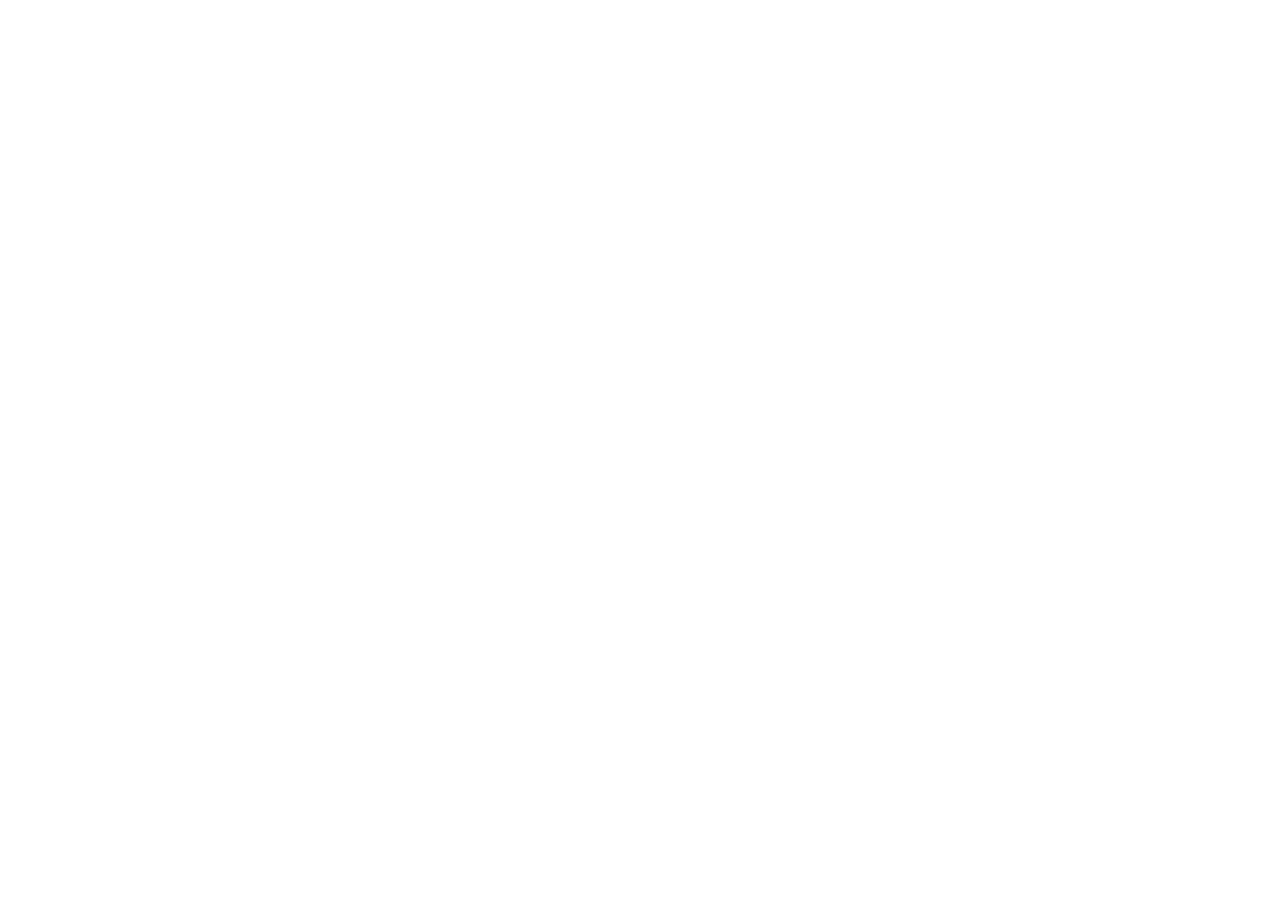
==== static/index.html @ 6c47dc48 "rework and start of web UI" ====
<html lang="en">
<head>
    <meta charset="UTF-8">
    <meta name="viewport" content="width=device-width, initial-scale=1">
    <link rel="stylesheet" href="/vendor/bootstrap-5.3.8/css/bootstrap.min.css">
    <script src="/vendor/bootstrap-5.3.8/js/bootstrap.min.js"></script>
    <script src="/index.js"></script>
    <title>XWork Web UI</title>
</head>
<body>
    <div xwork-component="navbar"></div>

    <img src="/logo.png" alt="">
</body>
</html>
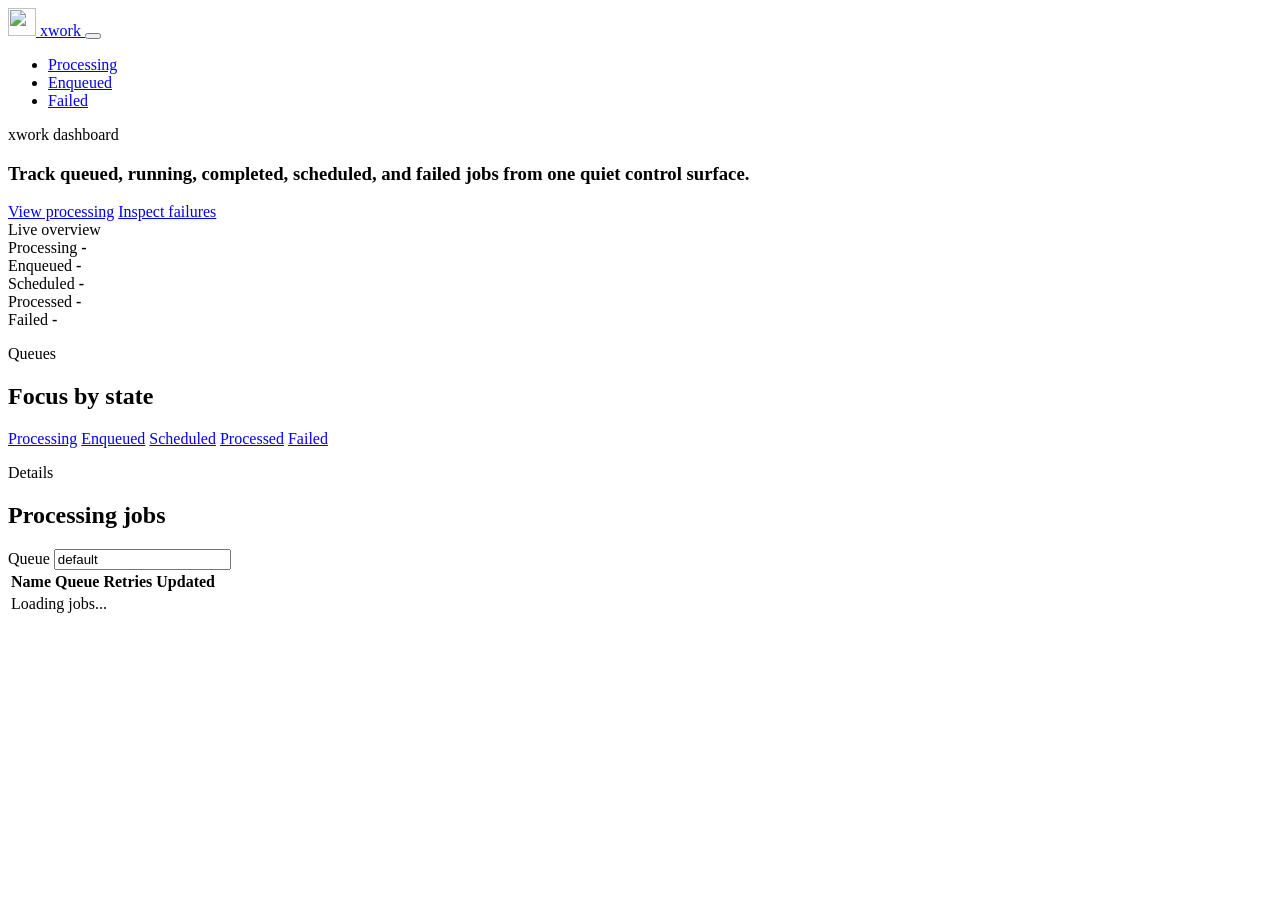
==== commit 7d9f35e9: "web ui" ====
--- a/static/index.html
+++ b/static/index.html
@@ -3,13 +3,129 @@
     <meta charset="UTF-8">
     <meta name="viewport" content="width=device-width, initial-scale=1">
     <link rel="stylesheet" href="/vendor/bootstrap-5.3.8/css/bootstrap.min.css">
-    <script src="/vendor/bootstrap-5.3.8/js/bootstrap.min.js"></script>
-    <script src="/index.js"></script>
+    <link rel="stylesheet" href="/index.css">
+    <script defer src="/vendor/bootstrap-5.3.8/js/bootstrap.bundle.min.js"></script>
+    <script defer src="/index.js"></script>
     <title>XWork Web UI</title>
 </head>
 <body>
-    <div xwork-component="navbar"></div>
+    <nav class="navbar navbar-expand-lg app-navbar">
+        <div class="container">
+            <a class="navbar-brand" href="/">
+                <img src="/images/logo-small.png" alt="" width="28" height="28">
+                <span>xwork</span>
+            </a>
+            <button
+                    class="navbar-toggler"
+                    type="button"
+                    data-bs-toggle="collapse"
+                    data-bs-target="#navbarSupportedContent"
+                    aria-controls="navbarSupportedContent"
+                    aria-expanded="false"
+                    aria-label="Toggle navigation"
+            >
+                <span class="navbar-toggler-icon"></span>
+            </button>
+            <div class="collapse navbar-collapse" id="navbarSupportedContent">
+                <ul class="navbar-nav ms-auto mb-2 mb-lg-0">
+                    <li class="nav-item">
+                        <a class="nav-link" href="/?jobType=processing">Processing</a>
+                    </li>
+                    <li class="nav-item">
+                        <a class="nav-link" href="/?jobType=enqueued">Enqueued</a>
+                    </li>
+                    <li class="nav-item">
+                        <a class="nav-link" href="/?jobType=failed">Failed</a>
+                    </li>
+                </ul>
+            </div>
+        </div>
+    </nav>
+    <main class="app-shell">
+        <section class="hero">
+            <div class="hero-copy">
+                <p class="eyebrow">xwork dashboard</p>
+                <h3>
+                    Track queued, running, completed, scheduled, and failed jobs from one quiet control surface.
+                </h3>
+                <div class="hero-actions">
+                    <a class="btn btn-dark" href="/?jobType=processing">View processing</a>
+                    <a class="btn btn-outline-dark" href="/?jobType=failed">Inspect failures</a>
+                </div>
+            </div>
+            <aside class="status-panel" aria-label="Current job state">
+                <div class="panel-header">
+                    <span>Live overview</span>
+                    <span class="status-dot" aria-hidden="true"></span>
+                </div>
+                <div class="metric-grid" id="metric-grid" aria-live="polite">
+                    <article class="metric-card loading" data-job-type="processing">
+                        <span class="metric-label">Processing</span>
+                        <strong class="metric-value">-</strong>
+                    </article>
+                    <article class="metric-card loading" data-job-type="enqueued">
+                        <span class="metric-label">Enqueued</span>
+                        <strong class="metric-value">-</strong>
+                    </article>
+                    <article class="metric-card loading" data-job-type="scheduled">
+                        <span class="metric-label">Scheduled</span>
+                        <strong class="metric-value">-</strong>
+                    </article>
+                    <article class="metric-card loading" data-job-type="processed">
+                        <span class="metric-label">Processed</span>
+                        <strong class="metric-value">-</strong>
+                    </article>
+                    <article class="metric-card loading" data-job-type="failed">
+                        <span class="metric-label">Failed</span>
+                        <strong class="metric-value">-</strong>
+                    </article>
+                </div>
+            </aside>
+        </section>
 
-    <img src="/logo.png" alt="">
+        <section class="queue-section" aria-label="Queue states">
+            <div>
+                <p class="eyebrow">Queues</p>
+                <h2>Focus by state</h2>
+            </div>
+            <div class="queue-tabs">
+                <a href="/?jobType=processing" data-job-filter="processing">Processing</a>
+                <a href="/?jobType=enqueued" data-job-filter="enqueued">Enqueued</a>
+                <a href="/?jobType=scheduled" data-job-filter="scheduled">Scheduled</a>
+                <a href="/?jobType=processed" data-job-filter="processed">Processed</a>
+                <a href="/?jobType=failed" data-job-filter="failed">Failed</a>
+            </div>
+        </section>
+
+        <section class="jobs-panel">
+            <div class="jobs-panel-header">
+                <div>
+                    <p class="eyebrow">Details</p>
+                    <h2 id="selected-state-title">Processing jobs</h2>
+                </div>
+                <label class="queue-filter" for="queue-filter">
+                    Queue
+                    <input id="queue-filter" name="queue" type="text" value="default" autocomplete="off">
+                </label>
+            </div>
+            <div class="table-wrap">
+                <table>
+                    <thead>
+                        <tr id="jobs-table-head">
+                            <th>Name</th>
+                            <th>Queue</th>
+                            <th>Retries</th>
+                            <th>Updated</th>
+                        </tr>
+                    </thead>
+                    <tbody id="jobs-table-body">
+                        <tr>
+                            <td colspan="4">Loading jobs...</td>
+                        </tr>
+                    </tbody>
+                </table>
+            </div>
+        </section>
+    </main>
 </body>
-</html>+</html>
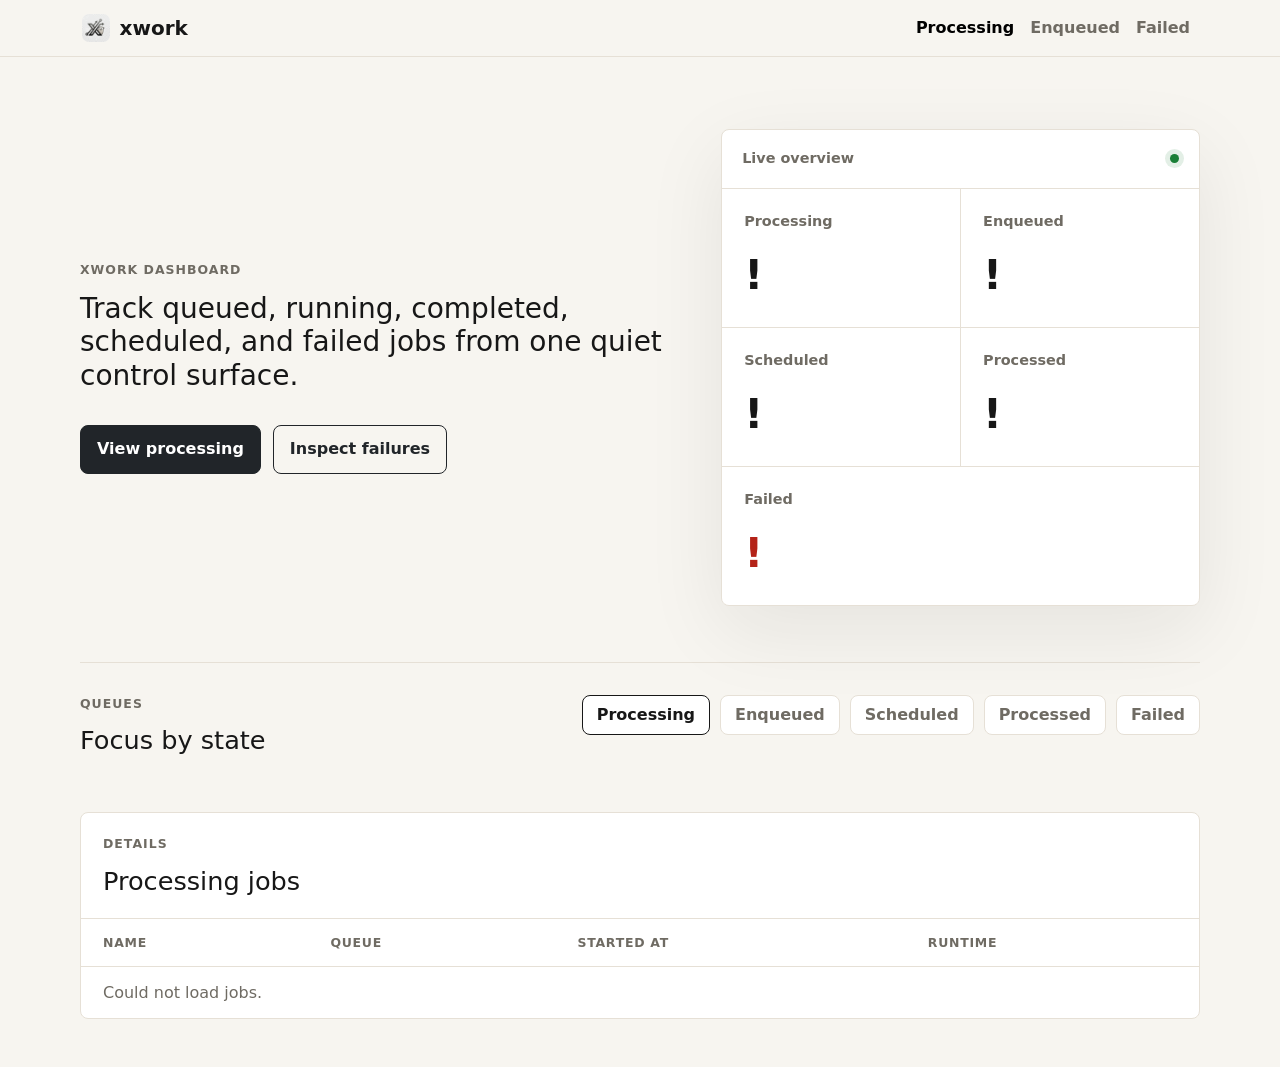
==== commit fddfe47a: "support mounting with prefix" ====
--- a/static/index.html
+++ b/static/index.html
@@ -2,17 +2,17 @@
 <head>
     <meta charset="UTF-8">
     <meta name="viewport" content="width=device-width, initial-scale=1">
-    <link rel="stylesheet" href="/vendor/bootstrap-5.3.8/css/bootstrap.min.css">
-    <link rel="stylesheet" href="/index.css">
-    <script defer src="/vendor/bootstrap-5.3.8/js/bootstrap.bundle.min.js"></script>
-    <script defer src="/index.js"></script>
+    <link rel="stylesheet" href="vendor/bootstrap-5.3.8/css/bootstrap.min.css">
+    <link rel="stylesheet" href="index.css">
+    <script defer src="vendor/bootstrap-5.3.8/js/bootstrap.bundle.min.js"></script>
+    <script defer src="index.js"></script>
     <title>XWork Web UI</title>
 </head>
 <body>
     <nav class="navbar navbar-expand-lg app-navbar">
         <div class="container">
-            <a class="navbar-brand" href="/">
-                <img src="/images/logo-small.png" alt="" width="28" height="28">
+            <a class="navbar-brand" href=".">
+                <img src="images/logo-small.png" alt="" width="28" height="28">
                 <span>xwork</span>
             </a>
             <button
@@ -29,13 +29,13 @@
             <div class="collapse navbar-collapse" id="navbarSupportedContent">
                 <ul class="navbar-nav ms-auto mb-2 mb-lg-0">
                     <li class="nav-item">
-                        <a class="nav-link" href="/?jobType=processing">Processing</a>
+                        <a class="nav-link" href="?jobType=processing">Processing</a>
                     </li>
                     <li class="nav-item">
-                        <a class="nav-link" href="/?jobType=enqueued">Enqueued</a>
+                        <a class="nav-link" href="?jobType=enqueued">Enqueued</a>
                     </li>
                     <li class="nav-item">
-                        <a class="nav-link" href="/?jobType=failed">Failed</a>
+                        <a class="nav-link" href="?jobType=failed">Failed</a>
                     </li>
                 </ul>
             </div>
@@ -49,8 +49,8 @@
                     Track queued, running, completed, scheduled, and failed jobs from one quiet control surface.
                 </h3>
                 <div class="hero-actions">
-                    <a class="btn btn-dark" href="/?jobType=processing">View processing</a>
-                    <a class="btn btn-outline-dark" href="/?jobType=failed">Inspect failures</a>
+                    <a class="btn btn-dark" href="?jobType=processing">View processing</a>
+                    <a class="btn btn-outline-dark" href="?jobType=failed">Inspect failures</a>
                 </div>
             </div>
             <aside class="status-panel" aria-label="Current job state">
@@ -89,11 +89,11 @@
                 <h2>Focus by state</h2>
             </div>
             <div class="queue-tabs">
-                <a href="/?jobType=processing" data-job-filter="processing">Processing</a>
-                <a href="/?jobType=enqueued" data-job-filter="enqueued">Enqueued</a>
-                <a href="/?jobType=scheduled" data-job-filter="scheduled">Scheduled</a>
-                <a href="/?jobType=processed" data-job-filter="processed">Processed</a>
-                <a href="/?jobType=failed" data-job-filter="failed">Failed</a>
+                <a href="?jobType=processing" data-job-filter="processing">Processing</a>
+                <a href="?jobType=enqueued" data-job-filter="enqueued">Enqueued</a>
+                <a href="?jobType=scheduled" data-job-filter="scheduled">Scheduled</a>
+                <a href="?jobType=processed" data-job-filter="processed">Processed</a>
+                <a href="?jobType=failed" data-job-filter="failed">Failed</a>
             </div>
         </section>
 
--- a/static/index.css
+++ b/static/index.css
@@ -0,0 +1,339 @@
+:root {
+    --bg: #f7f5f0;
+    --surface: #ffffff;
+    --ink: #171717;
+    --muted: #6f6b63;
+    --line: #e6e0d6;
+    --soft: #eee9df;
+    --accent: #111111;
+    --danger: #b42318;
+}
+
+* {
+    box-sizing: border-box;
+}
+
+body {
+    min-height: 100vh;
+    margin: 0;
+    background: var(--bg);
+    color: var(--ink);
+    font-family: Inter, ui-sans-serif, system-ui, -apple-system, BlinkMacSystemFont, "Segoe UI", sans-serif;
+}
+
+.app-navbar {
+    border-bottom: 1px solid var(--line);
+    background: rgba(247, 245, 240, 0.92);
+    backdrop-filter: blur(16px);
+}
+
+.navbar-brand {
+    display: inline-flex;
+    gap: 0.6rem;
+    align-items: center;
+    color: var(--ink);
+    font-weight: 700;
+    letter-spacing: 0;
+}
+
+.navbar-brand img {
+    border-radius: 7px;
+}
+
+.nav-link {
+    color: var(--muted);
+    font-weight: 600;
+}
+
+.nav-link:hover,
+.nav-link.active {
+    color: var(--ink);
+}
+
+.app-shell {
+    width: min(1120px, calc(100% - 32px));
+    margin: 0 auto;
+    padding: 72px 0 48px;
+}
+
+.hero {
+    display: grid;
+    grid-template-columns: minmax(0, 1.1fr) minmax(320px, 0.9fr);
+    gap: 56px;
+    align-items: center;
+}
+
+.eyebrow {
+    margin: 0 0 12px;
+    color: var(--muted);
+    font-size: 0.78rem;
+    font-weight: 700;
+    letter-spacing: 0.08em;
+    text-transform: uppercase;
+}
+
+h1,
+h2,
+p {
+    letter-spacing: 0;
+}
+
+h1 {
+    max-width: 720px;
+    margin: 0;
+    font-size: clamp(2.6rem, 6vw, 5.6rem);
+    line-height: 0.95;
+}
+
+h2 {
+    margin: 0;
+    font-size: clamp(1.55rem, 2vw, 2rem);
+}
+
+.hero-actions {
+    display: flex;
+    flex-wrap: wrap;
+    gap: 12px;
+    margin-top: 32px;
+}
+
+.btn {
+    border-radius: 8px;
+    padding: 0.72rem 1rem;
+    font-weight: 700;
+}
+
+.status-panel {
+    border: 1px solid var(--line);
+    border-radius: 8px;
+    background: var(--surface);
+    box-shadow: 0 24px 80px rgba(23, 23, 23, 0.08);
+    overflow: hidden;
+}
+
+.panel-header {
+    display: flex;
+    justify-content: space-between;
+    align-items: center;
+    padding: 18px 20px;
+    border-bottom: 1px solid var(--line);
+    color: var(--muted);
+    font-size: 0.9rem;
+    font-weight: 700;
+}
+
+.status-dot {
+    width: 9px;
+    height: 9px;
+    border-radius: 50%;
+    background: #1a7f37;
+    box-shadow: 0 0 0 5px rgba(26, 127, 55, 0.12);
+}
+
+.metric-grid {
+    display: grid;
+    grid-template-columns: repeat(2, minmax(0, 1fr));
+    gap: 1px;
+    background: var(--line);
+}
+
+.metric-card {
+    min-height: 138px;
+    padding: 22px;
+    background: var(--surface);
+}
+
+.metric-card:last-child {
+    grid-column: 1 / -1;
+}
+
+.metric-label {
+    display: block;
+    color: var(--muted);
+    font-size: 0.9rem;
+    font-weight: 700;
+}
+
+.metric-value {
+    display: block;
+    margin-top: 22px;
+    font-size: 2.6rem;
+    line-height: 1;
+}
+
+.metric-card[data-job-type="failed"] .metric-value {
+    color: var(--danger);
+}
+
+.metric-card.loading .metric-value {
+    color: var(--muted);
+}
+
+.queue-section,
+.jobs-panel {
+    margin-top: 56px;
+    padding-top: 32px;
+    border-top: 1px solid var(--line);
+}
+
+.queue-section {
+    display: flex;
+    gap: 24px;
+    justify-content: space-between;
+    align-items: flex-start;
+}
+
+.queue-tabs {
+    display: flex;
+    flex-wrap: wrap;
+    gap: 10px;
+    justify-content: flex-end;
+}
+
+.queue-tabs a {
+    display: inline-flex;
+    min-height: 40px;
+    align-items: center;
+    border: 1px solid var(--line);
+    border-radius: 8px;
+    padding: 0 14px;
+    background: var(--surface);
+    color: var(--muted);
+    font-weight: 700;
+    text-decoration: none;
+}
+
+.queue-tabs a:hover,
+.queue-tabs a.active {
+    border-color: var(--ink);
+    color: var(--ink);
+}
+
+.jobs-panel {
+    border: 1px solid var(--line);
+    border-radius: 8px;
+    padding: 0;
+    background: var(--surface);
+    overflow: hidden;
+}
+
+.jobs-panel-header {
+    display: flex;
+    gap: 20px;
+    justify-content: space-between;
+    align-items: center;
+    padding: 22px;
+    border-bottom: 1px solid var(--line);
+}
+
+.queue-filter {
+    display: inline-grid;
+    gap: 6px;
+    color: var(--muted);
+    font-size: 0.82rem;
+    font-weight: 700;
+}
+
+.queue-filter input {
+    width: 150px;
+    min-height: 40px;
+    border: 1px solid var(--line);
+    border-radius: 8px;
+    padding: 0 12px;
+    color: var(--ink);
+    font: inherit;
+}
+
+.table-wrap {
+    overflow-x: auto;
+}
+
+table {
+    width: 100%;
+    border-collapse: collapse;
+}
+
+th,
+td {
+    padding: 16px 22px;
+    border-bottom: 1px solid var(--line);
+    text-align: left;
+    white-space: nowrap;
+}
+
+th {
+    color: var(--muted);
+    font-size: 0.78rem;
+    font-weight: 800;
+    letter-spacing: 0.06em;
+    text-transform: uppercase;
+}
+
+td {
+    color: var(--ink);
+    font-weight: 600;
+}
+
+tbody tr:last-child td {
+    border-bottom: 0;
+}
+
+.muted-cell {
+    color: var(--muted);
+    font-weight: 500;
+}
+
+@media (max-width: 820px) {
+    .app-shell {
+        width: min(100% - 24px, 640px);
+        padding-top: 44px;
+    }
+
+    .hero {
+        grid-template-columns: 1fr;
+        gap: 32px;
+    }
+
+    .queue-section {
+        display: block;
+    }
+
+    .queue-tabs {
+        justify-content: flex-start;
+        margin-top: 22px;
+    }
+}
+
+@media (max-width: 520px) {
+    h1 {
+        font-size: 2.7rem;
+    }
+
+    .hero-actions,
+    .queue-tabs {
+        flex-direction: column;
+    }
+
+    .hero-actions .btn,
+    .queue-tabs a {
+        width: 100%;
+        justify-content: center;
+    }
+
+    .metric-grid {
+        grid-template-columns: 1fr;
+    }
+
+    .metric-card:last-child {
+        grid-column: auto;
+    }
+
+    .jobs-panel-header {
+        align-items: stretch;
+        flex-direction: column;
+    }
+
+    .queue-filter input {
+        width: 100%;
+    }
+}
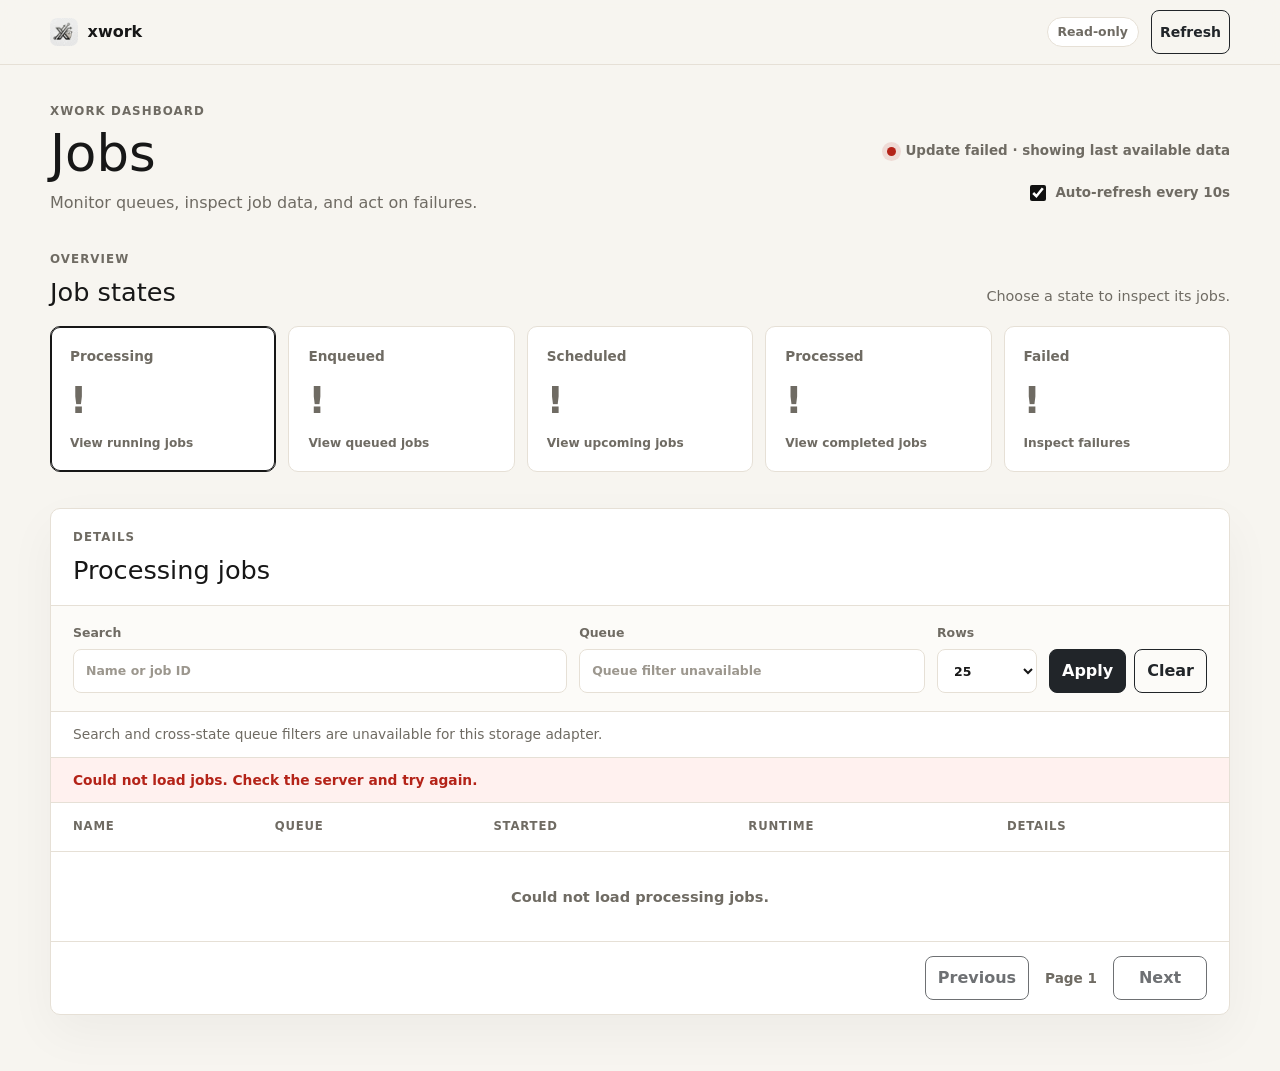
==== commit d5d9d9d0: "Improve UI" ====
--- a/static/index.html
+++ b/static/index.html
@@ -1,3 +1,4 @@
+<!doctype html>
 <html lang="en">
 <head>
     <meta charset="UTF-8">
@@ -9,123 +10,180 @@
     <title>XWork Web UI</title>
 </head>
 <body>
-    <nav class="navbar navbar-expand-lg app-navbar">
-        <div class="container">
+    <nav class="app-navbar" aria-label="Application">
+        <div class="app-navbar-inner">
             <a class="navbar-brand" href=".">
                 <img src="images/logo-small.png" alt="" width="28" height="28">
                 <span>xwork</span>
             </a>
-            <button
-                    class="navbar-toggler"
-                    type="button"
-                    data-bs-toggle="collapse"
-                    data-bs-target="#navbarSupportedContent"
-                    aria-controls="navbarSupportedContent"
-                    aria-expanded="false"
-                    aria-label="Toggle navigation"
-            >
-                <span class="navbar-toggler-icon"></span>
-            </button>
-            <div class="collapse navbar-collapse" id="navbarSupportedContent">
-                <ul class="navbar-nav ms-auto mb-2 mb-lg-0">
-                    <li class="nav-item">
-                        <a class="nav-link" href="?jobType=processing">Processing</a>
-                    </li>
-                    <li class="nav-item">
-                        <a class="nav-link" href="?jobType=enqueued">Enqueued</a>
-                    </li>
-                    <li class="nav-item">
-                        <a class="nav-link" href="?jobType=failed">Failed</a>
-                    </li>
-                </ul>
+            <div class="navbar-actions">
+                <span class="mode-badge" id="dashboard-mode">Read-only</span>
+                <button class="btn btn-outline-dark btn-sm" id="refresh-button" type="button">
+                    Refresh
+                </button>
             </div>
         </div>
     </nav>
+
     <main class="app-shell">
-        <section class="hero">
-            <div class="hero-copy">
+        <header class="dashboard-header">
+            <div>
                 <p class="eyebrow">xwork dashboard</p>
-                <h3>
-                    Track queued, running, completed, scheduled, and failed jobs from one quiet control surface.
-                </h3>
-                <div class="hero-actions">
-                    <a class="btn btn-dark" href="?jobType=processing">View processing</a>
-                    <a class="btn btn-outline-dark" href="?jobType=failed">Inspect failures</a>
+                <h1>Jobs</h1>
+                <p class="dashboard-description">Monitor queues, inspect job data, and act on failures.</p>
+            </div>
+            <div class="sync-panel">
+                <div class="sync-status">
+                    <span class="status-dot" id="sync-dot" aria-hidden="true"></span>
+                    <span id="sync-status" aria-hidden="true">Not updated yet</span>
                 </div>
+                <span class="visually-hidden" id="sync-announcement" role="status" aria-live="polite"></span>
+                <label class="auto-refresh-control" for="auto-refresh">
+                    <input id="auto-refresh" type="checkbox" checked>
+                    Auto-refresh every 10s
+                </label>
             </div>
-            <aside class="status-panel" aria-label="Current job state">
-                <div class="panel-header">
-                    <span>Live overview</span>
-                    <span class="status-dot" aria-hidden="true"></span>
+        </header>
+
+        <section class="overview-section" aria-labelledby="overview-title">
+            <div class="section-heading">
+                <div>
+                    <p class="eyebrow">Overview</p>
+                    <h2 id="overview-title">Job states</h2>
                 </div>
-                <div class="metric-grid" id="metric-grid" aria-live="polite">
-                    <article class="metric-card loading" data-job-type="processing">
-                        <span class="metric-label">Processing</span>
-                        <strong class="metric-value">-</strong>
-                    </article>
-                    <article class="metric-card loading" data-job-type="enqueued">
-                        <span class="metric-label">Enqueued</span>
-                        <strong class="metric-value">-</strong>
-                    </article>
-                    <article class="metric-card loading" data-job-type="scheduled">
-                        <span class="metric-label">Scheduled</span>
-                        <strong class="metric-value">-</strong>
-                    </article>
-                    <article class="metric-card loading" data-job-type="processed">
-                        <span class="metric-label">Processed</span>
-                        <strong class="metric-value">-</strong>
-                    </article>
-                    <article class="metric-card loading" data-job-type="failed">
-                        <span class="metric-label">Failed</span>
-                        <strong class="metric-value">-</strong>
-                    </article>
-                </div>
-            </aside>
+                <p>Choose a state to inspect its jobs.</p>
+            </div>
+            <nav class="metric-grid" aria-label="Job states">
+                <a class="metric-card loading" href="?jobType=processing" data-job-filter="processing">
+                    <span class="metric-label">Processing</span>
+                    <strong class="metric-value">-</strong>
+                    <span class="metric-action">View running jobs</span>
+                </a>
+                <a class="metric-card loading" href="?jobType=enqueued" data-job-filter="enqueued">
+                    <span class="metric-label">Enqueued</span>
+                    <strong class="metric-value">-</strong>
+                    <span class="metric-action">View queued jobs</span>
+                </a>
+                <a class="metric-card loading" href="?jobType=scheduled" data-job-filter="scheduled">
+                    <span class="metric-label">Scheduled</span>
+                    <strong class="metric-value">-</strong>
+                    <span class="metric-action">View upcoming jobs</span>
+                </a>
+                <a class="metric-card loading" href="?jobType=processed" data-job-filter="processed">
+                    <span class="metric-label">Processed</span>
+                    <strong class="metric-value">-</strong>
+                    <span class="metric-action">View completed jobs</span>
+                </a>
+                <a class="metric-card loading" href="?jobType=failed" data-job-filter="failed">
+                    <span class="metric-label">Failed</span>
+                    <strong class="metric-value">-</strong>
+                    <span class="metric-action">Inspect failures</span>
+                </a>
+            </nav>
         </section>
 
-        <section class="queue-section" aria-label="Queue states">
-            <div>
-                <p class="eyebrow">Queues</p>
-                <h2>Focus by state</h2>
-            </div>
-            <div class="queue-tabs">
-                <a href="?jobType=processing" data-job-filter="processing">Processing</a>
-                <a href="?jobType=enqueued" data-job-filter="enqueued">Enqueued</a>
-                <a href="?jobType=scheduled" data-job-filter="scheduled">Scheduled</a>
-                <a href="?jobType=processed" data-job-filter="processed">Processed</a>
-                <a href="?jobType=failed" data-job-filter="failed">Failed</a>
-            </div>
-        </section>
-
-        <section class="jobs-panel">
+        <section class="jobs-panel" aria-labelledby="selected-state-title">
             <div class="jobs-panel-header">
                 <div>
                     <p class="eyebrow">Details</p>
-                    <h2 id="selected-state-title">Processing jobs</h2>
+                    <h2 id="selected-state-title" tabindex="-1">Processing jobs</h2>
                 </div>
-                <label class="queue-filter" for="queue-filter">
+                <span class="result-summary" id="result-summary" aria-live="polite"></span>
+            </div>
+
+            <form class="filter-bar" id="job-filters">
+                <label class="filter-control" for="job-search">
+                    Search
+                    <input id="job-search" name="q" type="search" placeholder="Name or job ID" autocomplete="off">
+                </label>
+                <label class="filter-control" for="queue-filter">
                     Queue
-                    <input id="queue-filter" name="queue" type="text" value="default" autocomplete="off">
+                    <input id="queue-filter" name="queue" type="text" placeholder="All queues" autocomplete="off">
                 </label>
-            </div>
+                <label class="filter-control page-size-control" for="page-size">
+                    Rows
+                    <select id="page-size" name="limit">
+                        <option value="25">25</option>
+                        <option value="50">50</option>
+                        <option value="100">100</option>
+                    </select>
+                </label>
+                <div class="filter-actions">
+                    <button class="btn btn-dark" type="submit">Apply</button>
+                    <button class="btn btn-outline-dark" id="clear-filters" type="button">Clear</button>
+                </div>
+            </form>
+            <p class="capability-note" id="query-capability-note" hidden>
+                Search and cross-state queue filters are unavailable for this storage adapter.
+            </p>
+            <div class="inline-alert" id="jobs-alert" role="status" hidden></div>
+
             <div class="table-wrap">
                 <table>
+                    <caption class="visually-hidden" id="jobs-table-caption">Processing jobs</caption>
                     <thead>
                         <tr id="jobs-table-head">
-                            <th>Name</th>
-                            <th>Queue</th>
-                            <th>Retries</th>
-                            <th>Updated</th>
+                            <th scope="col">Name</th>
+                            <th scope="col">Queue</th>
+                            <th scope="col">Started</th>
+                            <th scope="col">Runtime</th>
+                            <th scope="col">Details</th>
                         </tr>
                     </thead>
                     <tbody id="jobs-table-body">
-                        <tr>
-                            <td colspan="4">Loading jobs...</td>
+                        <tr class="message-row">
+                            <td colspan="5">Loading jobs...</td>
                         </tr>
                     </tbody>
                 </table>
             </div>
+
+            <nav class="pagination-bar" aria-label="Jobs pagination">
+                <button class="btn btn-outline-dark" id="previous-page" type="button">Previous</button>
+                <span id="page-summary">Page 1</span>
+                <button class="btn btn-outline-dark" id="next-page" type="button">Next</button>
+            </nav>
         </section>
     </main>
+
+    <aside class="offcanvas offcanvas-end job-details" tabindex="-1" id="job-details" aria-labelledby="job-details-title">
+        <div class="offcanvas-header">
+            <div>
+                <p class="eyebrow">Job details</p>
+                <h2 class="offcanvas-title" id="job-details-title">Job</h2>
+            </div>
+            <button type="button" class="btn-close" data-bs-dismiss="offcanvas" aria-label="Close"></button>
+        </div>
+        <div class="offcanvas-body" id="job-details-body"></div>
+        <div class="details-footer" id="job-details-footer">
+            <div class="details-footer-default" id="details-footer-default">
+                <p class="read-only-hint" id="read-only-hint">This dashboard is read-only.</p>
+                <button class="btn btn-danger" id="retry-job-button" type="button" hidden>Retry now</button>
+            </div>
+            <div class="retry-confirmation" id="retry-confirmation" role="group" aria-labelledby="retry-confirmation-title" hidden>
+                <div>
+                    <p class="retry-confirmation-title" id="retry-confirmation-title">Retry failed job?</p>
+                    <p class="modal-note" id="retry-prompt"></p>
+                </div>
+                <div class="retry-confirmation-actions">
+                    <button type="button" class="btn btn-outline-dark" id="cancel-retry">Cancel</button>
+                    <button type="button" class="btn btn-danger" id="confirm-retry">Retry now</button>
+                </div>
+            </div>
+        </div>
+    </aside>
+
+    <div class="toast-container position-fixed bottom-0 end-0 p-3">
+        <div class="toast" id="app-toast" role="status" aria-live="polite" aria-atomic="true">
+            <div class="toast-header">
+                <strong class="me-auto">xwork</strong>
+                <button type="button" class="btn-close" data-bs-dismiss="toast" aria-label="Close"></button>
+            </div>
+            <div class="toast-body">
+                <span id="toast-message"></span>
+                <a class="toast-action" id="toast-action" href="#" hidden></a>
+            </div>
+        </div>
+    </div>
 </body>
 </html>
--- a/static/index.css
+++ b/static/index.css
@@ -7,6 +7,10 @@
     --soft: #eee9df;
     --accent: #111111;
     --danger: #b42318;
+    --danger-soft: #fff1ef;
+    --success: #1a7f37;
+    --success-soft: #edf7ef;
+    --warning: #9a6700;
 }
 
 * {
@@ -21,10 +25,45 @@
     font-family: Inter, ui-sans-serif, system-ui, -apple-system, BlinkMacSystemFont, "Segoe UI", sans-serif;
 }
 
+button,
+input,
+select {
+    font: inherit;
+}
+
+a,
+button,
+input,
+select,
+summary {
+    scroll-margin: 1rem;
+}
+
+a:focus-visible,
+button:focus-visible,
+input:focus-visible,
+select:focus-visible,
+summary:focus-visible {
+    outline: 3px solid rgba(154, 103, 0, 0.45);
+    outline-offset: 2px;
+}
+
 .app-navbar {
+    position: sticky;
+    z-index: 1020;
+    top: 0;
     border-bottom: 1px solid var(--line);
-    background: rgba(247, 245, 240, 0.92);
+    background: rgba(247, 245, 240, 0.94);
     backdrop-filter: blur(16px);
+}
+
+.app-navbar-inner {
+    display: flex;
+    width: min(1180px, calc(100% - 32px));
+    min-height: 64px;
+    margin: 0 auto;
+    justify-content: space-between;
+    align-items: center;
 }
 
 .navbar-brand {
@@ -32,43 +71,63 @@
     gap: 0.6rem;
     align-items: center;
     color: var(--ink);
-    font-weight: 700;
-    letter-spacing: 0;
+    font-weight: 800;
+    text-decoration: none;
+}
+
+.navbar-brand:hover {
+    color: var(--ink);
 }
 
 .navbar-brand img {
     border-radius: 7px;
 }
 
-.nav-link {
-    color: var(--muted);
-    font-weight: 600;
-}
-
-.nav-link:hover,
-.nav-link.active {
-    color: var(--ink);
+.navbar-actions {
+    display: flex;
+    gap: 12px;
+    align-items: center;
+}
+
+.mode-badge,
+.state-badge {
+    display: inline-flex;
+    min-height: 30px;
+    align-items: center;
+    border: 1px solid var(--line);
+    border-radius: 999px;
+    padding: 0 10px;
+    background: var(--surface);
+    color: var(--muted);
+    font-size: 0.78rem;
+    font-weight: 800;
+}
+
+.mode-badge.actions-enabled {
+    border-color: rgba(26, 127, 55, 0.25);
+    background: var(--success-soft);
+    color: var(--success);
 }
 
 .app-shell {
-    width: min(1120px, calc(100% - 32px));
+    width: min(1180px, calc(100% - 32px));
     margin: 0 auto;
-    padding: 72px 0 48px;
-}
-
-.hero {
-    display: grid;
-    grid-template-columns: minmax(0, 1.1fr) minmax(320px, 0.9fr);
-    gap: 56px;
-    align-items: center;
+    padding: 38px 0 56px;
+}
+
+.dashboard-header {
+    display: flex;
+    gap: 32px;
+    justify-content: space-between;
+    align-items: flex-end;
 }
 
 .eyebrow {
-    margin: 0 0 12px;
-    color: var(--muted);
-    font-size: 0.78rem;
-    font-weight: 700;
-    letter-spacing: 0.08em;
+    margin: 0 0 8px;
+    color: var(--muted);
+    font-size: 0.74rem;
+    font-weight: 800;
+    letter-spacing: 0.09em;
     text-transform: uppercase;
 }
 
@@ -79,169 +138,242 @@
 }
 
 h1 {
-    max-width: 720px;
-    margin: 0;
-    font-size: clamp(2.6rem, 6vw, 5.6rem);
+    margin: 0;
+    font-size: clamp(2.25rem, 4vw, 3.75rem);
     line-height: 0.95;
 }
 
 h2 {
     margin: 0;
-    font-size: clamp(1.55rem, 2vw, 2rem);
-}
-
-.hero-actions {
-    display: flex;
-    flex-wrap: wrap;
-    gap: 12px;
-    margin-top: 32px;
-}
-
-.btn {
-    border-radius: 8px;
-    padding: 0.72rem 1rem;
+    font-size: clamp(1.35rem, 2vw, 1.8rem);
+}
+
+.dashboard-description {
+    max-width: 560px;
+    margin: 14px 0 0;
+    color: var(--muted);
+    font-size: 1rem;
+}
+
+.sync-panel {
+    display: grid;
+    gap: 10px;
+    justify-items: end;
+    color: var(--muted);
+    font-size: 0.84rem;
     font-weight: 700;
 }
 
-.status-panel {
-    border: 1px solid var(--line);
-    border-radius: 8px;
-    background: var(--surface);
-    box-shadow: 0 24px 80px rgba(23, 23, 23, 0.08);
-    overflow: hidden;
-}
-
-.panel-header {
-    display: flex;
-    justify-content: space-between;
-    align-items: center;
-    padding: 18px 20px;
-    border-bottom: 1px solid var(--line);
-    color: var(--muted);
-    font-size: 0.9rem;
-    font-weight: 700;
+.sync-status,
+.auto-refresh-control {
+    display: inline-flex;
+    gap: 9px;
+    align-items: center;
+}
+
+.auto-refresh-control {
+    cursor: pointer;
+    min-height: 44px;
+}
+
+.auto-refresh-control input {
+    width: 16px;
+    height: 16px;
+    accent-color: var(--accent);
 }
 
 .status-dot {
     width: 9px;
     height: 9px;
+    flex: 0 0 auto;
     border-radius: 50%;
-    background: #1a7f37;
+    background: var(--muted);
+    box-shadow: 0 0 0 5px rgba(111, 107, 99, 0.12);
+}
+
+.status-dot.success {
+    background: var(--success);
     box-shadow: 0 0 0 5px rgba(26, 127, 55, 0.12);
+}
+
+.status-dot.error {
+    background: var(--danger);
+    box-shadow: 0 0 0 5px rgba(180, 35, 24, 0.12);
+}
+
+.overview-section,
+.jobs-panel {
+    margin-top: 36px;
+}
+
+.section-heading {
+    display: flex;
+    gap: 24px;
+    margin-bottom: 18px;
+    justify-content: space-between;
+    align-items: flex-end;
+}
+
+.section-heading > p {
+    margin: 0;
+    color: var(--muted);
+    font-size: 0.9rem;
 }
 
 .metric-grid {
     display: grid;
-    grid-template-columns: repeat(2, minmax(0, 1fr));
-    gap: 1px;
-    background: var(--line);
+    grid-template-columns: repeat(5, minmax(0, 1fr));
+    gap: 12px;
 }
 
 .metric-card {
-    min-height: 138px;
-    padding: 22px;
+    display: flex;
+    min-height: 146px;
+    flex-direction: column;
+    border: 1px solid var(--line);
+    border-radius: 10px;
+    padding: 19px;
     background: var(--surface);
-}
-
-.metric-card:last-child {
-    grid-column: 1 / -1;
+    color: var(--ink);
+    text-decoration: none;
+    transition: border-color 120ms ease, box-shadow 120ms ease, transform 120ms ease;
+}
+
+.metric-card:hover {
+    border-color: #c8c1b5;
+    color: var(--ink);
+    box-shadow: 0 14px 35px rgba(23, 23, 23, 0.07);
+    transform: translateY(-1px);
+}
+
+.metric-card.active {
+    border-color: var(--ink);
+    box-shadow: inset 0 0 0 1px var(--ink);
 }
 
 .metric-label {
-    display: block;
-    color: var(--muted);
-    font-size: 0.9rem;
-    font-weight: 700;
+    color: var(--muted);
+    font-size: 0.85rem;
+    font-weight: 800;
 }
 
 .metric-value {
     display: block;
-    margin-top: 22px;
-    font-size: 2.6rem;
+    margin-top: 16px;
+    font-size: 2.35rem;
     line-height: 1;
 }
 
-.metric-card[data-job-type="failed"] .metric-value {
+.metric-action {
+    margin-top: auto;
+    color: var(--muted);
+    font-size: 0.76rem;
+    font-weight: 700;
+}
+
+.metric-card[data-job-filter="failed"] .metric-value {
     color: var(--danger);
 }
 
-.metric-card.loading .metric-value {
-    color: var(--muted);
-}
-
-.queue-section,
-.jobs-panel {
-    margin-top: 56px;
-    padding-top: 32px;
-    border-top: 1px solid var(--line);
-}
-
-.queue-section {
-    display: flex;
-    gap: 24px;
-    justify-content: space-between;
-    align-items: flex-start;
-}
-
-.queue-tabs {
-    display: flex;
-    flex-wrap: wrap;
-    gap: 10px;
-    justify-content: flex-end;
-}
-
-.queue-tabs a {
-    display: inline-flex;
-    min-height: 40px;
-    align-items: center;
-    border: 1px solid var(--line);
-    border-radius: 8px;
-    padding: 0 14px;
-    background: var(--surface);
-    color: var(--muted);
-    font-weight: 700;
-    text-decoration: none;
-}
-
-.queue-tabs a:hover,
-.queue-tabs a.active {
-    border-color: var(--ink);
-    color: var(--ink);
+.metric-card.loading .metric-value,
+.metric-card.error .metric-value {
+    color: var(--muted);
 }
 
 .jobs-panel {
     border: 1px solid var(--line);
-    border-radius: 8px;
-    padding: 0;
+    border-radius: 10px;
     background: var(--surface);
+    box-shadow: 0 18px 50px rgba(23, 23, 23, 0.045);
     overflow: hidden;
+    scroll-margin-top: 80px;
 }
 
 .jobs-panel-header {
     display: flex;
+    min-height: 92px;
     gap: 20px;
     justify-content: space-between;
     align-items: center;
-    padding: 22px;
+    padding: 20px 22px;
     border-bottom: 1px solid var(--line);
 }
 
-.queue-filter {
-    display: inline-grid;
+.result-summary {
+    color: var(--muted);
+    font-size: 0.86rem;
+    font-weight: 700;
+}
+
+.filter-bar {
+    display: grid;
+    grid-template-columns: minmax(210px, 1fr) minmax(160px, 0.7fr) 100px auto;
+    gap: 12px;
+    align-items: end;
+    padding: 18px 22px;
+    border-bottom: 1px solid var(--line);
+    background: #fcfbf8;
+}
+
+.filter-control {
+    display: grid;
     gap: 6px;
     color: var(--muted);
-    font-size: 0.82rem;
-    font-weight: 700;
-}
-
-.queue-filter input {
-    width: 150px;
-    min-height: 40px;
+    font-size: 0.78rem;
+    font-weight: 800;
+}
+
+.filter-control input,
+.filter-control select {
+    width: 100%;
+    min-height: 44px;
     border: 1px solid var(--line);
     border-radius: 8px;
     padding: 0 12px;
+    background: var(--surface);
     color: var(--ink);
-    font: inherit;
+}
+
+.filter-control input::placeholder {
+    color: #9c978e;
+}
+
+.filter-actions {
+    display: flex;
+    gap: 8px;
+}
+
+.btn {
+    min-height: 44px;
+    border-radius: 8px;
+    font-weight: 800;
+}
+
+.btn-sm {
+    min-height: 44px;
+}
+
+.btn-close {
+    width: 44px;
+    min-width: 44px;
+    height: 44px;
+    padding: 0;
+    background-size: 0.85rem;
+}
+
+.capability-note,
+.inline-alert {
+    margin: 0;
+    padding: 12px 22px;
+    border-bottom: 1px solid var(--line);
+    color: var(--muted);
+    font-size: 0.86rem;
+}
+
+.inline-alert {
+    background: var(--danger-soft);
+    color: var(--danger);
+    font-weight: 700;
 }
 
 .table-wrap {
@@ -255,85 +387,476 @@
 
 th,
 td {
-    padding: 16px 22px;
+    padding: 15px 22px;
     border-bottom: 1px solid var(--line);
     text-align: left;
+    vertical-align: middle;
     white-space: nowrap;
 }
 
 th {
     color: var(--muted);
-    font-size: 0.78rem;
-    font-weight: 800;
-    letter-spacing: 0.06em;
+    font-size: 0.73rem;
+    font-weight: 900;
+    letter-spacing: 0.07em;
     text-transform: uppercase;
 }
 
 td {
     color: var(--ink);
-    font-weight: 600;
+    font-size: 0.91rem;
+    font-weight: 650;
 }
 
 tbody tr:last-child td {
     border-bottom: 0;
 }
 
+.job-name {
+    font-weight: 800;
+}
+
+.view-job-button {
+    min-width: 72px;
+    min-height: 44px;
+    padding: 0 12px;
+    font-size: 0.78rem;
+}
+
 .muted-cell {
     color: var(--muted);
-    font-weight: 500;
+    font-weight: 550;
+}
+
+.error-summary {
+    display: block;
+    max-width: 390px;
+    color: var(--danger);
+    font-weight: 700;
+    overflow: hidden;
+    text-overflow: ellipsis;
+    white-space: nowrap;
+}
+
+.message-row td {
+    padding: 34px 22px;
+    color: var(--muted);
+    font-weight: 600;
+    text-align: center;
+}
+
+.pagination-bar {
+    display: flex;
+    min-height: 72px;
+    gap: 16px;
+    justify-content: flex-end;
+    align-items: center;
+    padding: 14px 22px;
+    border-top: 1px solid var(--line);
+    color: var(--muted);
+    font-size: 0.85rem;
+    font-weight: 700;
+}
+
+.pagination-bar .btn {
+    min-width: 94px;
+}
+
+.job-details {
+    width: min(540px, 100vw) !important;
+    border-left-color: var(--line);
+}
+
+.offcanvas-header {
+    align-items: flex-start;
+    padding: 22px;
+    border-bottom: 1px solid var(--line);
+}
+
+.offcanvas-title {
+    overflow-wrap: anywhere;
+}
+
+.offcanvas-body {
+    padding: 22px;
+}
+
+.details-footer {
+    min-height: 76px;
+    padding: 16px 22px;
+    border-top: 1px solid var(--line);
+    background: #fcfbf8;
+}
+
+.details-footer-default,
+.retry-confirmation {
+    display: flex;
+    gap: 16px;
+    justify-content: space-between;
+    align-items: center;
+}
+
+.retry-confirmation[hidden],
+.details-footer-default[hidden] {
+    display: none;
+}
+
+.retry-confirmation-title {
+    margin: 0 0 4px;
+    font-weight: 800;
+}
+
+.retry-confirmation-actions {
+    display: flex;
+    flex: 0 0 auto;
+    gap: 8px;
+}
+
+.read-only-hint {
+    margin: 0;
+    color: var(--muted);
+    font-size: 0.84rem;
+}
+
+.detail-summary {
+    display: flex;
+    gap: 12px;
+    margin-bottom: 24px;
+    align-items: center;
+}
+
+.state-badge.failed {
+    border-color: rgba(180, 35, 24, 0.2);
+    background: var(--danger-soft);
+    color: var(--danger);
+}
+
+.detail-grid {
+    display: grid;
+    grid-template-columns: minmax(0, 1fr) minmax(0, 1fr);
+    gap: 18px;
+    margin: 0;
+}
+
+.detail-grid > div {
+    min-width: 0;
+}
+
+.detail-grid .detail-wide {
+    grid-column: 1 / -1;
+}
+
+.detail-grid dt {
+    margin-bottom: 4px;
+    color: var(--muted);
+    font-size: 0.72rem;
+    font-weight: 900;
+    letter-spacing: 0.07em;
+    text-transform: uppercase;
+}
+
+.detail-grid dd {
+    margin: 0;
+    font-size: 0.91rem;
+    font-weight: 650;
+    overflow-wrap: anywhere;
+}
+
+.detail-section {
+    margin-top: 28px;
+    padding-top: 24px;
+    border-top: 1px solid var(--line);
+}
+
+.detail-section-header {
+    display: flex;
+    gap: 12px;
+    margin-bottom: 12px;
+    justify-content: space-between;
+    align-items: center;
+}
+
+.detail-section h3 {
+    margin: 0;
+    font-size: 1rem;
+}
+
+.copy-button {
+    min-height: 44px;
+    padding: 0 10px;
+    font-size: 0.76rem;
+}
+
+.code-block {
+    max-height: 330px;
+    margin: 0;
+    border: 1px solid var(--line);
+    border-radius: 8px;
+    padding: 14px;
+    background: #f4f1ea;
+    color: var(--ink);
+    font: 0.78rem/1.55 ui-monospace, SFMono-Regular, Menlo, Monaco, Consolas, monospace;
+    overflow: auto;
+    white-space: pre-wrap;
+    overflow-wrap: anywhere;
+}
+
+.error-message-block {
+    margin: 0 0 14px;
+    border-radius: 8px;
+    padding: 13px 14px;
+    background: var(--danger-soft);
+    color: var(--danger);
+    font-weight: 750;
+    overflow-wrap: anywhere;
+}
+
+.stacktrace-details summary {
+    display: flex;
+    min-height: 44px;
+    cursor: pointer;
+    align-items: center;
+    color: var(--muted);
+    font-size: 0.86rem;
+    font-weight: 800;
+}
+
+.stacktrace-details .code-block {
+    margin-top: 12px;
+}
+
+.toast {
+    border-color: var(--line);
+    border-radius: 10px;
+}
+
+.modal-note {
+    margin-bottom: 0;
+    color: var(--muted);
+    font-size: 0.88rem;
+}
+
+.toast-action {
+    display: inline-block;
+    margin-left: 8px;
+    color: var(--ink);
+    font-weight: 800;
+}
+
+@media (max-width: 980px) {
+    .metric-grid {
+        grid-template-columns: repeat(3, minmax(0, 1fr));
+    }
+
+    .filter-bar {
+        grid-template-columns: minmax(0, 1fr) minmax(0, 1fr) 100px;
+    }
+
+    .filter-actions {
+        grid-column: 1 / -1;
+        justify-content: flex-end;
+    }
 }
 
 @media (max-width: 820px) {
+    .app-navbar-inner,
     .app-shell {
-        width: min(100% - 24px, 640px);
-        padding-top: 44px;
-    }
-
-    .hero {
+        width: calc(100% - 24px);
+    }
+
+    .app-shell {
+        padding-top: 28px;
+    }
+
+    .dashboard-header {
+        display: grid;
+        gap: 24px;
+        align-items: start;
+    }
+
+    .sync-panel {
+        justify-items: start;
+    }
+
+    .section-heading {
+        display: block;
+    }
+
+    .section-heading > p {
+        margin-top: 8px;
+    }
+
+    .metric-grid {
+        grid-template-columns: repeat(2, minmax(0, 1fr));
+    }
+
+    .metric-card {
+        min-height: 132px;
+    }
+
+    .jobs-panel-header {
+        display: grid;
+        gap: 8px;
+    }
+
+    .filter-bar {
         grid-template-columns: 1fr;
-        gap: 32px;
-    }
-
-    .queue-section {
+    }
+
+    .filter-actions {
+        grid-column: auto;
+    }
+
+    .filter-actions .btn {
+        flex: 1;
+    }
+
+    .page-size-control {
+        max-width: none;
+    }
+
+    .table-wrap {
+        padding: 12px;
+        background: #fcfbf8;
+        overflow: visible;
+    }
+
+    table,
+    tbody,
+    tr,
+    td {
         display: block;
-    }
-
-    .queue-tabs {
-        justify-content: flex-start;
-        margin-top: 22px;
-    }
-}
-
-@media (max-width: 520px) {
-    h1 {
-        font-size: 2.7rem;
-    }
-
-    .hero-actions,
-    .queue-tabs {
-        flex-direction: column;
-    }
-
-    .hero-actions .btn,
-    .queue-tabs a {
         width: 100%;
-        justify-content: center;
+    }
+
+    thead {
+        position: absolute;
+        width: 1px;
+        height: 1px;
+        padding: 0;
+        margin: -1px;
+        overflow: hidden;
+        clip: rect(0, 0, 0, 0);
+        white-space: nowrap;
+        border: 0;
+    }
+
+    tbody {
+        display: grid;
+        gap: 12px;
+    }
+
+    tbody tr {
+        border: 1px solid var(--line);
+        border-radius: 9px;
+        background: var(--surface);
+        overflow: hidden;
+    }
+
+    tbody td {
+        display: grid;
+        grid-template-columns: minmax(90px, 0.45fr) minmax(0, 1fr);
+        gap: 14px;
+        border-bottom: 1px solid var(--line);
+        padding: 12px 14px;
+        align-items: start;
+        white-space: normal;
+        overflow-wrap: anywhere;
+    }
+
+    tbody td::before {
+        content: attr(data-label);
+        color: var(--muted);
+        font-size: 0.7rem;
+        font-weight: 900;
+        letter-spacing: 0.07em;
+        text-transform: uppercase;
+    }
+
+    tbody td:last-child {
+        border-bottom: 0;
+    }
+
+    .error-summary {
+        max-width: none;
+        white-space: normal;
+        display: -webkit-box;
+        -webkit-box-orient: vertical;
+        -webkit-line-clamp: 2;
+    }
+
+    .view-job-button {
+        width: 100%;
+    }
+
+    .message-row td {
+        display: block;
+        padding: 26px 16px;
+        text-align: center;
+    }
+
+    .message-row td::before {
+        content: none;
+    }
+
+    .pagination-bar {
+        justify-content: space-between;
+    }
+
+    .pagination-bar .btn {
+        min-width: 0;
+    }
+}
+
+@media (max-width: 460px) {
+    .navbar-actions {
+        gap: 7px;
     }
 
     .metric-grid {
+        grid-template-columns: 1fr 1fr;
+        gap: 9px;
+    }
+
+    .metric-card {
+        min-height: 124px;
+        padding: 16px;
+    }
+
+    .metric-value {
+        font-size: 2rem;
+    }
+
+    .jobs-panel {
+        margin-right: -4px;
+        margin-left: -4px;
+    }
+
+    .detail-grid {
         grid-template-columns: 1fr;
     }
 
-    .metric-card:last-child {
+    .detail-grid .detail-wide {
         grid-column: auto;
     }
 
-    .jobs-panel-header {
+    .retry-confirmation {
         align-items: stretch;
         flex-direction: column;
     }
 
-    .queue-filter input {
-        width: 100%;
-    }
-}
+    .retry-confirmation-actions .btn {
+        flex: 1;
+    }
+}
+
+@media (prefers-reduced-motion: reduce) {
+    *,
+    *::before,
+    *::after {
+        scroll-behavior: auto !important;
+        transition-duration: 0.01ms !important;
+        animation-duration: 0.01ms !important;
+        animation-iteration-count: 1 !important;
+    }
+}
